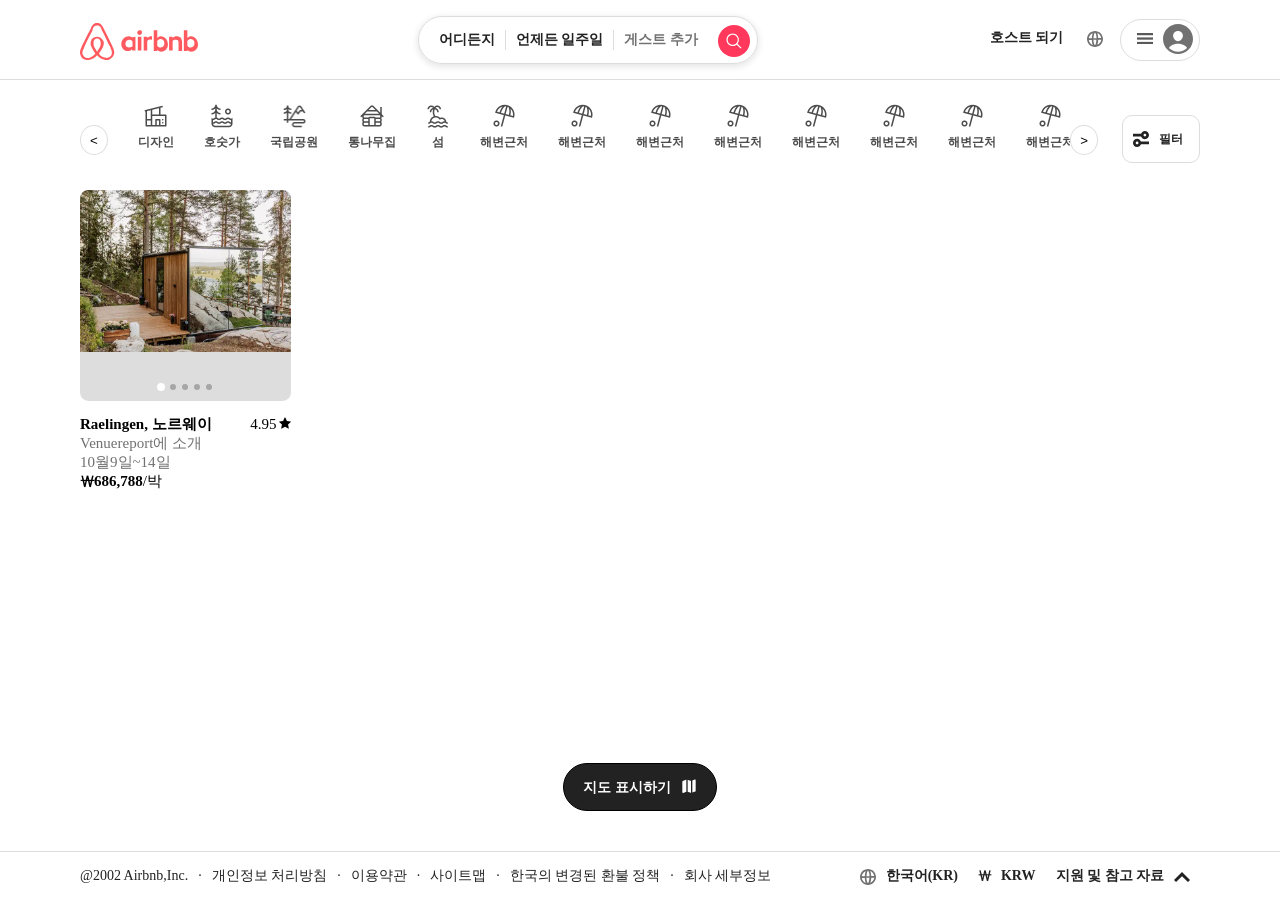
==== 가마우지/index.html @ daf7718d "220616" ====
<!DOCTYPE html>
<html lang="ko">
<head>
    <meta charset="UTF-8">
    <meta http-equiv="X-UA-Compatible" content="IE=edge">
    <meta name="viewport" content="width=device-width, initial-scale=1.0">
    <title>airbnb copy</title>
    <link rel="stylesheet" href="./css/reset.css">
    <link rel="stylesheet" href="./css/style.css">
    <link rel="stylesheet" href="./css/layout.css">
    <link rel="stylesheet" href="./css/header.css">
    <link rel="stylesheet" href="./css/slide.css">
    <link rel="stylesheet" href="./css/slider.css">
    <link rel="stylesheet" href="./css/popup.css">
    <script type="text/javascript" src="./js/slide.js"></script>   
    <script type="text/javascript" src="./js/slider.js"></script>   
</head>
<body>
    <div class="wrap">
        <header><script src="./html/layout/header.js" id="header"></script></header>
        <div class="main">
            <div class="list">
                <div class="listBox"> 
                    <div class='walkthrough show reveal'>                        
                        <div class='walkthrough-body'>
                            <button aria-label="목록에 숙소 추가하기" type="button" class="b1lx45fx v1qb14d3 dir dir-ltr">
                                <svg viewBox="0 0 32 32" xmlns="http://www.w3.org/2000/svg" aria-hidden="true" role="presentation" focusable="false" style="display: block; fill: rgba(0, 0, 0, 0.5); height: 24px; width: 24px; stroke: var(--f-mkcy-f); stroke-width: 2; overflow: visible;">
                                    <path stroke="white" stroke-width="2" d="m16 28c7-4.733 14-10 14-17 0-1.792-.683-3.583-2.05-4.95-1.367-1.366-3.158-2.05-4.95-2.05-1.791 0-3.583.684-4.949 2.05l-2.051 2.051-2.05-2.051c-1.367-1.366-3.158-2.05-4.95-2.05-1.791 0-3.583.684-4.949 2.05-1.367 1.367-2.051 3.158-2.051 4.95 0 7 7 12.267 14 17z"></path>
                                </svg>
                            </button>
                            <div class='walkthrough-pagination'>
                                <a class='dot active'></a>
                                <a class='dot'></a>
                                <a class='dot'></a>
                                <a class='dot'></a>
                                <a class='dot'></a>
                            </div>
                            <ul class='screens animate'>
                                <li class='screen active'>
                                    <img src="./image/realingen-1.webp">
                                </li>
                                <li class='screen'>
                                    <img src="./image/realingen-2.webp">
                                </li>
                                <li class='screen'>
                                    <img src="./image/realingen-3.webp">
                                </li>
                                <li class='screen'>
                                    <img src="./image/realingen-4.webp">
                                </li>
                                <li class='screen'>
                                    <img src="./image/realingen-5.webp">
                                </li>
                            </ul>
                            <button class='prev-screen'>
                            <i class='icon-angle-left'></i>
                            </button>
                            <button class='next-screen'>
                            <i class='icon-angle-right'></i>
                            </button>
                        </div>                   
                    </div>
                    <div class="listBoxTop">
                        <div class="listBoxName">Raelingen, 노르웨이</div>
                        <div class="listStar">
                            <span>4.95</span>
                            <svg viewBox="0 0 32 32" xmlns="http://www.w3.org/2000/svg" aria-hidden="true" role="presentation" focusable="false" style="display: block; height: 12px; width: 12px; fill: currentcolor;">
                                <path d="M15.094 1.579l-4.124 8.885-9.86 1.27a1 1 0 0 0-.542 1.736l7.293 6.565-1.965 9.852a1 1 0 0 0 1.483 1.061L16 25.951l8.625 4.997a1 1 0 0 0 1.482-1.06l-1.965-9.853 7.293-6.565a1 1 0 0 0-.541-1.735l-9.86-1.271-4.127-8.885a1 1 0 0 0-1.814 0z" fill-rule="evenodd"></path>
                            </svg>
                        </div>
                    </div>
                    <div class="listBoxInfo">Venuereport에 소개</div>
                    <div class="listBoxDate">10월9일~14일</div>
                    <div class="listBoxPrice"><span>₩686,788</span>/박</div>
                </div>
            </div>
        </div>
        <footer><script src="./html/layout/footer.js" id="footer"></script></footer>
        <div class="popup-lang">
            <div class="popup-window">
                <div class="popup">
                    <div class="popup-top">
                        <button id="close"><svg viewBox="0 0 32 32" xmlns="http://www.w3.org/2000/svg" aria-hidden="true" role="presentation" focusable="false" style="display: block; fill: none; height: 16px; width: 16px; stroke: currentcolor; stroke-width: 3; overflow: visible;"><path d="m6 6 20 20"></path><path d="m26 6-20 20"></path></svg></button>
                    </div>
                    <div class="translation">
                        <div>
                            <span>번역</span>
                            <p>설명과 후기가 한국어로 자동 번역됩니다.</p>
                        </div>
                        <div class="wrapper">
                            <input type="checkbox" id="switch">
                            <label for="switch" class="switch_label">
                                <span class="onf_btn"></span>
                            </label>
                            </div>                        
                    </div>
                    <div class="popup-title">추천 언어 및 지역</div>
                    <div class="popup-lang-re popup-cont">
                        <div class="popup-cont-box">
                            <span><p class="curr-country">English</p><p class="curr">United States</p></span>
                        </div>
                        <div class="popup-cont-box">
                            <span><p class="curr-country">English</p><p class="curr">United Kingdom</p></span>
                        </div>
                    </div>
                    <div class="popup-title">언어와 지역을 선택하세요.</div>
                    <div class="popup-cont">
                        <div class="popup-cont-box mark1">
                            <span><p class="curr-country">한국어</p><p class="curr">대한민국</p></span>
                        </div>
                        <div class="popup-cont-box">
                            <span><p class="curr-country">남아프리카공화국 란드</p><p class="curr">ZAR - R</p></span>
                        </div>
                        <div class="popup-cont-box">
                            <span><p class="curr-country">노르웨이 크로네</p><p class="curr">NOK - kr</p></span>
                        </div>
                        <div class="popup-cont-box">
                            <span><p class="curr-country">뉴질랜드 달러</p><p class="curr">NZD - $</p></span>
                        </div>
                        <div class="popup-cont-box">
                            <span><p class="curr-country">덴마크 크로네</p><p class="curr">DKK - kr</p></span>
                        </div>
                        <div class="popup-cont-box">
                            <span><p class="curr-country">한국 원</p><p class="curr">KRW - ₩</p></span>
                        </div>
                        <div class="popup-cont-box">
                            <span><p class="curr-country">남아프리카공화국 란드</p><p class="curr">ZAR - R</p></span>
                        </div>
                        <div class="popup-cont-box">
                            <span><p class="curr-country">노르웨이 크로네</p><p class="curr">NOK - kr</p></span>
                        </div>
                        <div class="popup-cont-box">
                            <span><p class="curr-country">뉴질랜드 달러</p><p class="curr">NZD - $</p></span>
                        </div>
                        <div class="popup-cont-box">
                            <span><p class="curr-country">덴마크 크로네</p><p class="curr">DKK - kr</p></span>
                        </div>
                    </div>
                </div>
            </div>
        </div>
        <div class="popup-curr">
            <div class="popup-window">
                <div class="popup">
                    <div class="popup-top">
                        <button id="close1"><svg viewBox="0 0 32 32" xmlns="http://www.w3.org/2000/svg" aria-hidden="true" role="presentation" focusable="false" style="display: block; fill: none; height: 16px; width: 16px; stroke: currentcolor; stroke-width: 3; overflow: visible;"><path d="m6 6 20 20"></path><path d="m26 6-20 20"></path></svg></button>
                    </div>
                    <div class="popup-title">통화를 선택하세요.</div>
                    <div class="popup-cont">
                        <div class="popup-cont-box mark1">
                            <span><p class="curr-country">한국 원</p><p class="curr">KRW - ₩</p></span>
                        </div>
                        <div class="popup-cont-box">
                            <span><p class="curr-country">남아프리카공화국 란드</p><p class="curr">ZAR - R</p></span>
                        </div>
                        <div class="popup-cont-box">
                            <span><p class="curr-country">노르웨이 크로네</p><p class="curr">NOK - kr</p></span>
                        </div>
                        <div class="popup-cont-box">
                            <span><p class="curr-country">뉴질랜드 달러</p><p class="curr">NZD - $</p></span>
                        </div>
                        <div class="popup-cont-box">
                            <span><p class="curr-country">덴마크 크로네</p><p class="curr">DKK - kr</p></span>
                        </div>
                        <div class="popup-cont-box">
                            <span><p class="curr-country">한국 원</p><p class="curr">KRW - ₩</p></span>
                        </div>
                        <div class="popup-cont-box">
                            <span><p class="curr-country">남아프리카공화국 란드</p><p class="curr">ZAR - R</p></span>
                        </div>
                        <div class="popup-cont-box">
                            <span><p class="curr-country">노르웨이 크로네</p><p class="curr">NOK - kr</p></span>
                        </div>
                        <div class="popup-cont-box">
                            <span><p class="curr-country">뉴질랜드 달러</p><p class="curr">NZD - $</p></span>
                        </div>
                        <div class="popup-cont-box">
                            <span><p class="curr-country">덴마크 크로네</p><p class="curr">DKK - kr</p></span>
                        </div>
                    </div>
                </div>
            </div>
        </div>
        <div class="popup-etc">
            <div class="popup-window">
                <div class="popup-etc-cont">
                    <div class="popup-etc-cont-top">
                        <button id="close2"><svg viewBox="0 0 32 32" xmlns="http://www.w3.org/2000/svg" aria-hidden="true" role="presentation" focusable="false" style="display: block; fill: none; height: 16px; width: 16px; stroke: currentcolor; stroke-width: 3; overflow: visible;"><path d="m6 6 20 20"></path><path d="m26 6-20 20"></path></svg></button>
                    </div>
                    <div class="popup-etc-list">
                        <ul>
                            <li>에어비앤비 지원</li>
                            <li><a>도움말 센터</a></li>
                            <li><a>에어커버</a></li>
                            <li><a>안전 정보</a></li>
                            <li>장애인 지원</li>
                            <li>예약 취소 옵션</li>
                            <li>에어비앤비의 코로나19대응 방안</li>
                            <li>이웃 민원 신고</li>
                        </ul>
                        <ul>
                            <li>커뮤니티</li>
                            <li>Airbnb.org: 재난 구호 숙소</li>
                            <li>아프간 난민 지원</li>
                            <li>차별 철폐를 위한 노력</li>
                        </ul>
                        <ul>
                            <li>호스팅</li>
                            <li>호스팅 시작하기</li>
                            <li>호스트를 위한 에어커버</li>
                            <li>호스팅 자료 둘러보기</li>
                            <li>커뮤니티 포럼 방문하기</li>
                            <li>책임감 있는 호스팅</li>
                        </ul>
                        <ul>
                            <li>소개</li>
                            <li>뉴스룸</li>
                            <li>새로운 기능에 대해 알아보기</li>
                            <li>에어비앤비 공동 창업자의 메시지</li>
                            <li>채용정보</li>
                            <li>투자자 정보</li>
                        </ul>
                    </div>
                </div>                
            </div>
        </div>
    </div>
    <script type="text/javascript" src="./js/includeHTML.js"></script>
    <script type="text/javascript" src="./js/slide.js"></script>
    <script type="text/javascript" src="./js/slider.js"></script>
    <script type="text/javascript" src="./js/popup.js"></script>
</body>
</html>
---- 가마우지/css/style.css ----
.listBox {
    margin-top: 30px;
    width: 18.8%;
    font-size: 15px;
    cursor: pointer;
}
.listBoxTop {
    height: 19px;
    display: flex;
    justify-content: space-between;
}
.listBoxName {
    font-weight: 600;
}
.listStar {    
    right: 10px;
    display: flex;;
}
.listStar span {
    margin-right: 2px;
}
.listBoxInfo {
    height: 19px;
    color: #717171;
}
.listBoxDate {
    height: 19px;
    color: #717171;
}
.listBoxPrice {
    height: 19px;
}
.listBoxPrice span {
    font-weight: 600;
}
---- 가마우지/css/layout.css ----
.wrap {
    width: 100%;
}

/* main */
.main {
    margin: 0 auto;
    padding: 160px 80px 0;
    max-width: 1600px;    
}
    


/* footer */
footer {
    width: 100%;
    position: fixed;
    bottom: 0;
}
.footer {
    width: 100%;
}
.checkMap {
    margin: 0 auto 40px;
    height: 48px;
    display: flex;
    justify-content: center;
}
.checkMap button {
    padding: 14px 19px;
    border: 1px solid black;
    border-radius: 24px;
    background-color: #222;
    color: white;
    font-size: 18px;
    line-height: 18px;
    display: flex;
    justify-content: center;
    cursor: pointer;    
    transition: all 0.2s;
}
.checkMap button img {
    margin-left: 10px;
    width: 16px;
}
.checkMap button:hover {
    transform: scale(1.1);
    box-shadow: 0px 2px 10px 5px rgba(0,0,0,0.1);
}
.checkMap button p {
    font-size: 14px;
    font-weight: 600 !important;
}
.footerMenu {
    margin: 0 auto;
    border-top: 1px solid #ddd;
    background-color: white;
}
.footerBox {
    margin: 0 auto;
    padding: 0 80px;
    max-width: 1600px;
    height: 48px;
    display: flex;
    justify-content: space-between;
    line-height: 48px;
}
.footer ul {
    display: flex;
    color: #222;
    font-size: 14px;    
}
.footerInfo li:nth-child(2n) {
    margin: 0 10px;
}
.footerSide li {
    margin-left: 10px;
    font-weight: 600;
}
.footerSide li:nth-child(2) {
    margin-left: 20px;
}
.footerSide li:nth-child(3) {
    margin-right: 10px;
}
.footerSide img {
    margin: auto 10px;
    width: 16px;
    vertical-align: middle;
}
a {
    cursor: pointer;
}
a:hover {
    text-decoration-line: underline;
}
---- 가마우지/css/header.css ----
/* header */
header {
    width: 100%;
    position: fixed; 
    top: 0;
    background-color: white;
    z-index: 10;
}
.headerTop {
    width: 100%;
    height: 80px;
    border-bottom: 1px solid #ddd;
}
.headerTopBox {
    margin: 0 auto;
    padding: 0 80px;
    max-width: 1600px;
    display: flex;
    justify-content: space-between;
    align-items: center;
}
.logo {
    line-height: 80px;    
}
.logo img {
    width: 118px;
    vertical-align: middle;
}
.search {
    padding-left: 20px;
    height: 48px;
    display: flex;
    align-items: center;
    border: 1px solid #ddd;
    border-radius: 24px;
    font-size: 14px;
    font-weight: 600;
    line-height: 48px;    
    cursor: pointer;
    box-shadow: 0px 2px 6px 1px rgba(0,0,0,0.1);
    transition: all 0.2s;
}
.search:hover {
    box-shadow: 0px 2px 3px 1px rgba(0,0,0,0.2);
}
.search img {
    width: 32px;
}
.search ul {
    display: flex;   
    align-items: center; 
}
.search li:nth-child(1), .search li:nth-child(3) {
    color: #222;
}
.search li:nth-child(5) {
    color: #717171;
}
.search li:nth-child(2), .search li:nth-child(4) {
    margin: 0 10px;
    width: 1px;
    height: 20px;
    background-color: #ddd;
}
.searchIcon img {
    margin: 0 7px 0 20px;
    vertical-align: middle;
}
.loginMenu {    
    display: flex;
    align-items: center;
}
.host, .lang {
    padding: 12px;
    height: 42px;
    font-size: 14px;
    font-weight: 600;
    color: #222;
    border-radius: 22px;
    cursor: pointer;
}
.host:hover, .lang:hover {
    background-color: #f7f7f7;
}
.lang img {
    width: 16px;
    vertical-align: middle;
}
.login button {
    margin-left: 5px;
    height: 42px;  
    border: 1px solid #ddd;
    border-radius: 21px;
    background-color: white;
    cursor: pointer;
}
.login button:hover {
    box-shadow: 0px 2px 3px 1px rgba(0,0,0,0.2);
}
.icon-menu {
    margin: 10px;
    width: 16px;
}
.icon-person {
    width: 30px;
}

.headerMenu {
    margin-top: 20px;
    width: 100%;
    height: 78px;    
}

.menuFilter {
    padding-left: 24px;
    height: 50px;   
}
.menuFilterBox {
    padding: 7px 0;
    width: 78px;
    height: 48px;
    border: 1px solid #ddd;
    border-radius: 10px;
    font-size: 12px;
    font-weight: 600;    
    color: #222;
    display: flex;
    align-items: center;
    cursor: pointer;    
}
---- 가마우지/css/slide.css ----
#menu {
    padding: 0 80px;
    max-width: 1600px;
    display: flex;
    align-items: center;
    justify-content: space-between;
    background-color: white;
}
.slide {
    width: 100%;
    height: 80px;
    overflow: hidden;  
  }  
.slide-box {
    width: 2500px; /* 슬라이드할 사진과 마진 총 넓이 */
    transition: left 0.5s ease-out; 
    transition-property: transform; /* transform 속성에대해, js코드에 의해 transform 스타일 추가된다*/
    transition-duration: 1s; /* transition 지속시간 */
    display: flex;
}
.menuSlidePhoto {
    margin: 0 auto;
    width: 24px;
}
.menuSlidePhoto img {
    width: 24px;
}
.menuSlideName {
    margin-top: 5px;
    font-size: 12px;
    font-weight: 600;
    text-align: center;
}
.slide-list:first-child{    
    margin-left: 30px;
}  
.slide-list:not(:last-child){
    float: left;
    margin-right: 30px;
}  
.slide-list {
    margin-right: 30px;
    padding: 4px 0 14px 0;
    opacity: 0.7;
    cursor: pointer;
} 
.slide-list:hover {
    opacity: 1;
    border-bottom: 2px solid #ddd;
}

.prev, .next {
    cursor: pointer;
}
#menu button {
    width: 30px;
    height: 30px;
    background-color: white;
    border: 1px solid #ddd;
    border-radius: 50%;
}
#menu button:hover {
    box-shadow: 0px 2px 8px 1px rgba(0,0,0,0.2);
}
---- 가마우지/css/slider.css ----
#slideShow {
  width: 100%;
  height: 80px;
  position: relative;
  overflow: hidden;  
}   
.slides {  
  position: absolute;
  width: 2500px; /* 슬라이드할 사진과 마진 총 넓이 */
  transition: left 0.5s ease-out; 
  /*ease-out: 처음에는 느렸다가 점점 빨라짐*/
}   
.slides li:first-child{    
    margin-left: 30px;
}  
.slides li:not(:last-child){
  float: left;
  margin-right: 30px;
}  
.slides li{
  float: left;
}  
/* .controller {
  margin: auto 20px;
} */
.controller span{
  width: 30px;
  height: 30px;
  position:absolute;
  background-color: transparent;
  color: black;
  text-align: center;
  border-radius: 50%;
  border: 1px solid #ddd;
  top: 20%;
  cursor: pointer; 
}  
/* .prev {
   left: 10px;
}  */
.contR {
  margin: 0 20px 0 10px;
  /* right: 0px; */
}  
.slides li {
    margin-right: 30px;
    padding: 4px 0 14px 0;
    opacity: 0.7;
    cursor: pointer;
    }
.slides li:hover {
    opacity: 1;
    border-bottom: 2px solid #ddd;
}
  
  
  
.walkthrough {
    margin-bottom: 16px;
    background: #ddd;
    border-radius: 4%;
    display: none;
    /* flex-direction: column;
    flex: 0 0 auto;
    font-size: 14px; */
    overflow: hidden;
    transition: opacity 0.4s cubic-bezier(0.25, 0.8, 0.25, 1), transform 0.4s cubic-bezier(0.25, 0.8, 0.25, 1), box-shadow 0.4s cubic-bezier(0.25, 0.8, 0.25, 1);
    /* z-index: 1000; */    
}

.walkthrough.show {
    display: flex;
    opacity: 0;
    transform: translateY(72px);
}
.walkthrough.reveal {
    opacity: 1;
    transform: translateY(0);
}
.walkthrough .walkthrough-body {
    width: 100%;
    padding-bottom: 100%;
    align-items: center;
    display: flex;
    flex: 1;
    text-align: center;
    position: relative;
}
.walkthrough .walkthrough-body button {
    position: absolute;
    top: 10px;
    right: 10px;
    border: none;
    cursor: pointer;
    background-color: transparent;
}
  .walkthrough .walkthrough-body .prev-screen,
  .walkthrough .walkthrough-body .next-screen {
    align-self: stretch;
    background: none;
    border: 0;
    margin-top: 40px;
    color: rgba(255, 255, 255, 0.25);
    cursor: pointer;
    flex: 0 0 auto;
    font-size: 24px;
    opacity: 1;
    outline: none;
    padding: 16px;
    transform: scale(1);
    transition: transform 0.4s cubic-bezier(0.25, 0.8, 0.25, 1), color 0.4s cubic-bezier(0.25, 0.8, 0.25, 1), opacity 0.4s cubic-bezier(0.25, 0.8, 0.25, 1);
    z-index: 1000; 
  } 
   .walkthrough .walkthrough-body .prev-screen:hover, .walkthrough .walkthrough-body .prev-screen:active,
  .walkthrough .walkthrough-body .next-screen:hover,
  .walkthrough .walkthrough-body .next-screen:active {
    color: white;
    transform-origin: center;
    transform: scale(1.25);
  }
  .walkthrough .walkthrough-body .prev-screen:disabled,
  .walkthrough .walkthrough-body .next-screen:disabled {
    opacity: 0;
  }
  .walkthrough .walkthrough-body .prev-screen {
    order: 1;
  }
  .walkthrough .walkthrough-body .next-screen {
    order: 3;
  }
  .walkthrough .walkthrough-body .screens {
    flex: 1;
    align-self: stretch;
    position: relative;
    margin: 0 -16px;
    padding: 0;
    order: 2;
  }
  .walkthrough .walkthrough-body .screens .screen {    
    position: absolute;
    list-style-type: none;
  }  
  .walkthrough .walkthrough-body .screens .screen img {
    width:100%;
    height:100%;
    object-fit: cover;
  }  
  .walkthrough .walkthrough-body .walkthrough-pagination {    
    align-items: center;
    display: flex;
    justify-content: center;
    left: 50%;
    transform: translate(-50%, 0%);
    position: absolute;
    bottom: 10px;
  }
  .walkthrough .walkthrough-body .walkthrough-pagination .dot {
    background: rgba(0, 0, 0, 0.25);
    border-radius: 8px;
    height: 8px;
    margin: 0 2px;
    transform: scale(0.75);
    transition: transform 0.4s cubic-bezier(0.25, 0.8, 0.25, 1), background 0.4s cubic-bezier(0.25, 0.8, 0.25, 1);
    width: 8px;
  }
  .walkthrough .walkthrough-pagination .dot.active {
    background: white;
    transform: scale(1);
    transition-delay: 0.4s;
  }  
  .walkthrough .screens {
    margin: 0;
  }
  .walkthrough .screens .media .status-badge {
    left: 136px;
    opacity: 0;
    position: absolute;
    top: 104px;
    transform: scale(0);
    transition: opacity 0.4s cubic-bezier(0.25, 0.8, 0.25, 1), transform 0.4s cubic-bezier(0.25, 0.8, 0.25, 1);
    transition-delay: 0.6s;
  }  
  .walkthrough .screens .screen {
    opacity: 0;
    position: absolute;
    transform: translateX(-72px);
    transition: all 0.4s cubic-bezier(0.25, 0.8, 0.25, 1);
  }
  .walkthrough .screens .screen.active {
    opacity: 1;
    transform: translateX(0) scale(1);
    transition-delay: 0.4s;
  }
  .walkthrough .screens .screen.active ~ .screen {
    opacity: 0;
    transform: translateX(72px);
  }
---- 가마우지/css/popup.css ----
.popup-lang, .popup-curr, .popup-etc {
    position: fixed;
    top: 0;
    left: 0;
    width: 100%;
    height: 100vh;
    background-color: rgba(0, 0, 0, 0.3);
    z-index: 1000;
    
    /* 숨기기 */
    z-index: -1;
    opacity: 0;
}
#show, #show1, #show2 {
    cursor: pointer;
}
.show, .show1, .show2 {
    opacity: 1;
    z-index: 1000;
    transition: all .5s;
}
.popup-window {
    position: relative;
    width: 100%;
    height: 100%;
}
.popup {
    position: absolute;
    top: 50%;
    left: 50%;
    transform: translate(-50%, -50%);
    background-color: #ffffff;
    box-shadow: 0 2px 7px rgba(0, 0, 0, 0.3);
    border-radius: 12px;
    /* 임시 지정 */
    width: 1032px;
    height: 805px;

    /* 초기에 약간 아래에 배치 */
    transform: translate(-50%, -40%);
}
.show .popup, .show1 .popup, .show2 .popup-etc-cont {
    transform: translate(-50%, -50%);
    transition: all .5s;
}
.popup-top {
    width: 100vw;
    height: 60px;
    border-bottom: 1px solid #f7f7f7; 
    display: table-cell;
    vertical-align: middle;
}
.popup-top button {
    margin-left: 20px;
    width: 30px;
    height: 30px;
    background: none;
    border: none;
    border-radius: 50%;
    cursor: pointer;
}
.popup-etc-cont-top button {
    margin-left: 20px;
    width: 30px;
    height: 30px;
    background: none;
    border: none;
    border-radius: 50%;
    cursor: pointer;
}
.popup-top button:hover, .popup-etc-cont-top button:hover {
    background-color: #f7f7f7;
}
.popup-title {
    margin: 24px;
    font-size: 22px;
    font-weight: 600;
    color: #222;
}
.translation {
    margin: 24px;
    padding: 16px;
    width: 380px;
    background-color: #f7f7f7;
    border-radius: 6px;
    display: flex;
}
.translation span {    
    font-size: 16px;
    color: #222;
}
.translation p {
    margin-top: 10px;
    font-size: 14px;
    color: #717171;
}
.wrapper {
    /* width: 50px;
    height: 50px;
    text-align: center;
    margin: 50px auto; */
    margin-left: 20px;
  }
  #switch {
    position: absolute;
    /* hidden */
    appearance: none;
    -webkit-appearance: none;
    -moz-appearance: none;
  }  
  .switch_label {
    position: relative;
    cursor: pointer;
    display: inline-block;
    width: 58px;
    height: 36px;
    background: #ddd;
    /* border: 2px solid #ddd; */
    border-radius: 20px;
    transition: 0.2s;
  }
  .switch_label:hover {
    background: #222;
  }
  .onf_btn {
    position: absolute;
    top: 3px;
    left: 3px;
    display: inline-block;
    width: 30px;
    height: 30px;
    border-radius: 20px;
    background: white;
    transition: 0.2s;
  }
  
  /* checking style */
  #switch:checked+.switch_label {
    background: #ddd;
    /* border: 2px solid #ddd; */
  }
  
  /* #switch:checked+.switch_label:hover {
    background: #e55;
  } */
  
  /* move */
  #switch:checked+.switch_label .onf_btn {
    left: 25px;
    background: #fff;
    box-shadow: 1px 2px 3px #00000020;
  }
.popup-cont {
    padding: 0 24px;
    display: grid;
    grid-template-columns: repeat(5, 1fr);
}
.popup-cont-box {
    margin-bottom: 20px;
    padding: 8px;
    width: 184px;
    height: 56px;
    font-size: 14px;
    border-radius: 6px;
    cursor: pointer;    
}
.popup-cont-box:hover {    
    background-color: #f7f7f7;
}
.mark1 {
    padding: 7px;
    width: 184px;
    height: 56px;
    border-radius: 6px;
    border: 1px solid black;
}
.popup-cont-box span p {
    margin: 2px 0 2px 10px;
}
.curr-country {
    color: #222;
}
.curr {
    color: #717171;
}


.popup-etc-cont {
    position: absolute;
    bottom: -200px;
    left: 50%;
    transform: translate(-50%, -50%);
    background-color: #ffffff;
    box-shadow: 0 2px 7px rgba(0, 0, 0, 0.3);
    border-radius: 12px;
    /* 임시 지정 */
    width: 100%;
    height: 400px;

    /* 초기에 약간 아래에 배치 */
    transform: translate(-50%, 0%);
}
.popup-etc-cont-top {
    width: 100vw;
    height: 60px;   
    display: table-cell;
    vertical-align: middle;
}
.popup-etc-list {
    margin: 0 200px 0 80px;
    font-size: 14px;
    color: #222;
    display: flex;
    justify-content: space-between;
}
.popup-etc-list ul li:first-child {
    font-weight: 600;
}
.popup-etc-list li {
    margin-bottom: 24px;
}
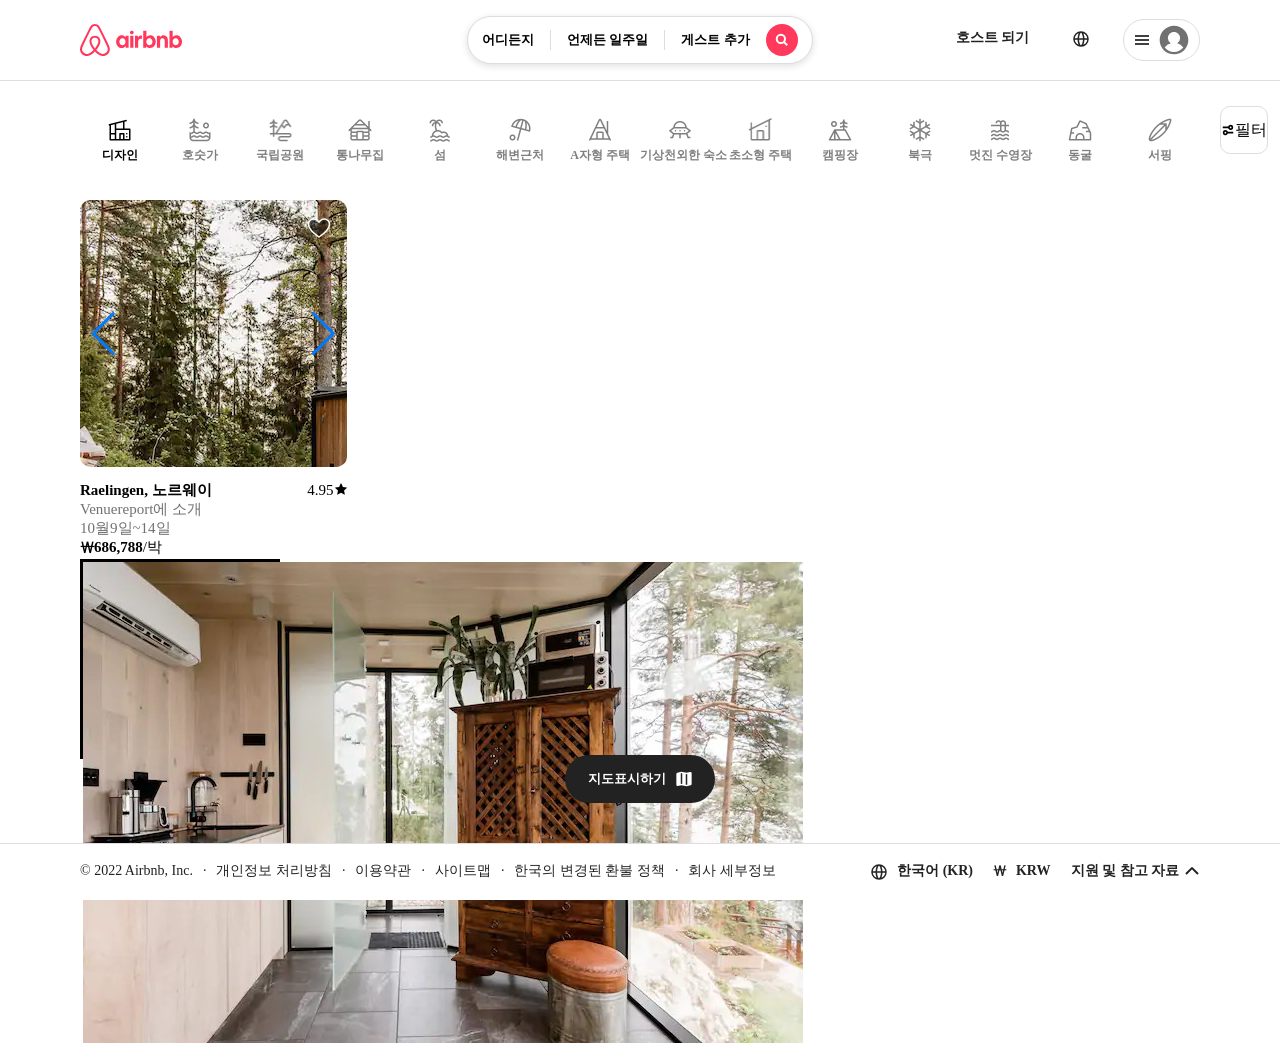
==== commit 6853f476: "220625-test" ====
--- a/가마우지/index.html
+++ b/가마우지/index.html
@@ -4,230 +4,28 @@
     <meta charset="UTF-8">
     <meta http-equiv="X-UA-Compatible" content="IE=edge">
     <meta name="viewport" content="width=device-width, initial-scale=1.0">
-    <title>airbnb copy</title>
+    <title>airbnb</title>
+    <link rel="stylesheet" href="https://unpkg.com/swiper@8/swiper-bundle.min.css">
     <link rel="stylesheet" href="./css/reset.css">
-    <link rel="stylesheet" href="./css/style.css">
     <link rel="stylesheet" href="./css/layout.css">
     <link rel="stylesheet" href="./css/header.css">
-    <link rel="stylesheet" href="./css/slide.css">
-    <link rel="stylesheet" href="./css/slider.css">
-    <link rel="stylesheet" href="./css/popup.css">
-    <script type="text/javascript" src="./js/slide.js"></script>   
-    <script type="text/javascript" src="./js/slider.js"></script>   
+    <link rel="stylesheet" href="./css/main.css"> 
+    <link rel="stylesheet" href="./css/footer.css"> 
+    <link rel="stylesheet" href="./css/silde.css">
+    <link rel="stylesheet" href="./css/popup.css">    
+    <script src="https://unpkg.com/swiper@8/swiper-bundle.min.js"></script>
+    <script src="https://code.jquery.com/jquery-3.6.0.min.js"></script>
+    <!-- <script type="text/javascript" src="./js/slide-main.js"></script>
+    <script type="text/javascript" src="./js/slide.js"></script> -->
+    <script type="text/javascript" src="./js/popup.js"></script>
 </head>
 <body>
     <div class="wrap">
-        <header><script src="./html/layout/header.js" id="header"></script></header>
-        <div class="main">
-            <div class="list">
-                <div class="listBox"> 
-                    <div class='walkthrough show reveal'>                        
-                        <div class='walkthrough-body'>
-                            <button aria-label="목록에 숙소 추가하기" type="button" class="b1lx45fx v1qb14d3 dir dir-ltr">
-                                <svg viewBox="0 0 32 32" xmlns="http://www.w3.org/2000/svg" aria-hidden="true" role="presentation" focusable="false" style="display: block; fill: rgba(0, 0, 0, 0.5); height: 24px; width: 24px; stroke: var(--f-mkcy-f); stroke-width: 2; overflow: visible;">
-                                    <path stroke="white" stroke-width="2" d="m16 28c7-4.733 14-10 14-17 0-1.792-.683-3.583-2.05-4.95-1.367-1.366-3.158-2.05-4.95-2.05-1.791 0-3.583.684-4.949 2.05l-2.051 2.051-2.05-2.051c-1.367-1.366-3.158-2.05-4.95-2.05-1.791 0-3.583.684-4.949 2.05-1.367 1.367-2.051 3.158-2.051 4.95 0 7 7 12.267 14 17z"></path>
-                                </svg>
-                            </button>
-                            <div class='walkthrough-pagination'>
-                                <a class='dot active'></a>
-                                <a class='dot'></a>
-                                <a class='dot'></a>
-                                <a class='dot'></a>
-                                <a class='dot'></a>
-                            </div>
-                            <ul class='screens animate'>
-                                <li class='screen active'>
-                                    <img src="./image/realingen-1.webp">
-                                </li>
-                                <li class='screen'>
-                                    <img src="./image/realingen-2.webp">
-                                </li>
-                                <li class='screen'>
-                                    <img src="./image/realingen-3.webp">
-                                </li>
-                                <li class='screen'>
-                                    <img src="./image/realingen-4.webp">
-                                </li>
-                                <li class='screen'>
-                                    <img src="./image/realingen-5.webp">
-                                </li>
-                            </ul>
-                            <button class='prev-screen'>
-                            <i class='icon-angle-left'></i>
-                            </button>
-                            <button class='next-screen'>
-                            <i class='icon-angle-right'></i>
-                            </button>
-                        </div>                   
-                    </div>
-                    <div class="listBoxTop">
-                        <div class="listBoxName">Raelingen, 노르웨이</div>
-                        <div class="listStar">
-                            <span>4.95</span>
-                            <svg viewBox="0 0 32 32" xmlns="http://www.w3.org/2000/svg" aria-hidden="true" role="presentation" focusable="false" style="display: block; height: 12px; width: 12px; fill: currentcolor;">
-                                <path d="M15.094 1.579l-4.124 8.885-9.86 1.27a1 1 0 0 0-.542 1.736l7.293 6.565-1.965 9.852a1 1 0 0 0 1.483 1.061L16 25.951l8.625 4.997a1 1 0 0 0 1.482-1.06l-1.965-9.853 7.293-6.565a1 1 0 0 0-.541-1.735l-9.86-1.271-4.127-8.885a1 1 0 0 0-1.814 0z" fill-rule="evenodd"></path>
-                            </svg>
-                        </div>
-                    </div>
-                    <div class="listBoxInfo">Venuereport에 소개</div>
-                    <div class="listBoxDate">10월9일~14일</div>
-                    <div class="listBoxPrice"><span>₩686,788</span>/박</div>
-                </div>
-            </div>
-        </div>
-        <footer><script src="./html/layout/footer.js" id="footer"></script></footer>
-        <div class="popup-lang">
-            <div class="popup-window">
-                <div class="popup">
-                    <div class="popup-top">
-                        <button id="close"><svg viewBox="0 0 32 32" xmlns="http://www.w3.org/2000/svg" aria-hidden="true" role="presentation" focusable="false" style="display: block; fill: none; height: 16px; width: 16px; stroke: currentcolor; stroke-width: 3; overflow: visible;"><path d="m6 6 20 20"></path><path d="m26 6-20 20"></path></svg></button>
-                    </div>
-                    <div class="translation">
-                        <div>
-                            <span>번역</span>
-                            <p>설명과 후기가 한국어로 자동 번역됩니다.</p>
-                        </div>
-                        <div class="wrapper">
-                            <input type="checkbox" id="switch">
-                            <label for="switch" class="switch_label">
-                                <span class="onf_btn"></span>
-                            </label>
-                            </div>                        
-                    </div>
-                    <div class="popup-title">추천 언어 및 지역</div>
-                    <div class="popup-lang-re popup-cont">
-                        <div class="popup-cont-box">
-                            <span><p class="curr-country">English</p><p class="curr">United States</p></span>
-                        </div>
-                        <div class="popup-cont-box">
-                            <span><p class="curr-country">English</p><p class="curr">United Kingdom</p></span>
-                        </div>
-                    </div>
-                    <div class="popup-title">언어와 지역을 선택하세요.</div>
-                    <div class="popup-cont">
-                        <div class="popup-cont-box mark1">
-                            <span><p class="curr-country">한국어</p><p class="curr">대한민국</p></span>
-                        </div>
-                        <div class="popup-cont-box">
-                            <span><p class="curr-country">남아프리카공화국 란드</p><p class="curr">ZAR - R</p></span>
-                        </div>
-                        <div class="popup-cont-box">
-                            <span><p class="curr-country">노르웨이 크로네</p><p class="curr">NOK - kr</p></span>
-                        </div>
-                        <div class="popup-cont-box">
-                            <span><p class="curr-country">뉴질랜드 달러</p><p class="curr">NZD - $</p></span>
-                        </div>
-                        <div class="popup-cont-box">
-                            <span><p class="curr-country">덴마크 크로네</p><p class="curr">DKK - kr</p></span>
-                        </div>
-                        <div class="popup-cont-box">
-                            <span><p class="curr-country">한국 원</p><p class="curr">KRW - ₩</p></span>
-                        </div>
-                        <div class="popup-cont-box">
-                            <span><p class="curr-country">남아프리카공화국 란드</p><p class="curr">ZAR - R</p></span>
-                        </div>
-                        <div class="popup-cont-box">
-                            <span><p class="curr-country">노르웨이 크로네</p><p class="curr">NOK - kr</p></span>
-                        </div>
-                        <div class="popup-cont-box">
-                            <span><p class="curr-country">뉴질랜드 달러</p><p class="curr">NZD - $</p></span>
-                        </div>
-                        <div class="popup-cont-box">
-                            <span><p class="curr-country">덴마크 크로네</p><p class="curr">DKK - kr</p></span>
-                        </div>
-                    </div>
-                </div>
-            </div>
-        </div>
-        <div class="popup-curr">
-            <div class="popup-window">
-                <div class="popup">
-                    <div class="popup-top">
-                        <button id="close1"><svg viewBox="0 0 32 32" xmlns="http://www.w3.org/2000/svg" aria-hidden="true" role="presentation" focusable="false" style="display: block; fill: none; height: 16px; width: 16px; stroke: currentcolor; stroke-width: 3; overflow: visible;"><path d="m6 6 20 20"></path><path d="m26 6-20 20"></path></svg></button>
-                    </div>
-                    <div class="popup-title">통화를 선택하세요.</div>
-                    <div class="popup-cont">
-                        <div class="popup-cont-box mark1">
-                            <span><p class="curr-country">한국 원</p><p class="curr">KRW - ₩</p></span>
-                        </div>
-                        <div class="popup-cont-box">
-                            <span><p class="curr-country">남아프리카공화국 란드</p><p class="curr">ZAR - R</p></span>
-                        </div>
-                        <div class="popup-cont-box">
-                            <span><p class="curr-country">노르웨이 크로네</p><p class="curr">NOK - kr</p></span>
-                        </div>
-                        <div class="popup-cont-box">
-                            <span><p class="curr-country">뉴질랜드 달러</p><p class="curr">NZD - $</p></span>
-                        </div>
-                        <div class="popup-cont-box">
-                            <span><p class="curr-country">덴마크 크로네</p><p class="curr">DKK - kr</p></span>
-                        </div>
-                        <div class="popup-cont-box">
-                            <span><p class="curr-country">한국 원</p><p class="curr">KRW - ₩</p></span>
-                        </div>
-                        <div class="popup-cont-box">
-                            <span><p class="curr-country">남아프리카공화국 란드</p><p class="curr">ZAR - R</p></span>
-                        </div>
-                        <div class="popup-cont-box">
-                            <span><p class="curr-country">노르웨이 크로네</p><p class="curr">NOK - kr</p></span>
-                        </div>
-                        <div class="popup-cont-box">
-                            <span><p class="curr-country">뉴질랜드 달러</p><p class="curr">NZD - $</p></span>
-                        </div>
-                        <div class="popup-cont-box">
-                            <span><p class="curr-country">덴마크 크로네</p><p class="curr">DKK - kr</p></span>
-                        </div>
-                    </div>
-                </div>
-            </div>
-        </div>
-        <div class="popup-etc">
-            <div class="popup-window">
-                <div class="popup-etc-cont">
-                    <div class="popup-etc-cont-top">
-                        <button id="close2"><svg viewBox="0 0 32 32" xmlns="http://www.w3.org/2000/svg" aria-hidden="true" role="presentation" focusable="false" style="display: block; fill: none; height: 16px; width: 16px; stroke: currentcolor; stroke-width: 3; overflow: visible;"><path d="m6 6 20 20"></path><path d="m26 6-20 20"></path></svg></button>
-                    </div>
-                    <div class="popup-etc-list">
-                        <ul>
-                            <li>에어비앤비 지원</li>
-                            <li><a>도움말 센터</a></li>
-                            <li><a>에어커버</a></li>
-                            <li><a>안전 정보</a></li>
-                            <li>장애인 지원</li>
-                            <li>예약 취소 옵션</li>
-                            <li>에어비앤비의 코로나19대응 방안</li>
-                            <li>이웃 민원 신고</li>
-                        </ul>
-                        <ul>
-                            <li>커뮤니티</li>
-                            <li>Airbnb.org: 재난 구호 숙소</li>
-                            <li>아프간 난민 지원</li>
-                            <li>차별 철폐를 위한 노력</li>
-                        </ul>
-                        <ul>
-                            <li>호스팅</li>
-                            <li>호스팅 시작하기</li>
-                            <li>호스트를 위한 에어커버</li>
-                            <li>호스팅 자료 둘러보기</li>
-                            <li>커뮤니티 포럼 방문하기</li>
-                            <li>책임감 있는 호스팅</li>
-                        </ul>
-                        <ul>
-                            <li>소개</li>
-                            <li>뉴스룸</li>
-                            <li>새로운 기능에 대해 알아보기</li>
-                            <li>에어비앤비 공동 창업자의 메시지</li>
-                            <li>채용정보</li>
-                            <li>투자자 정보</li>
-                        </ul>
-                    </div>
-                </div>                
-            </div>
-        </div>
+        <header id="header"></header>
+        <div id="main"></div>
+        <footer id="footer"></footer>
+        <div id="popup"></div>
     </div>
-    <script type="text/javascript" src="./js/includeHTML.js"></script>
-    <script type="text/javascript" src="./js/slide.js"></script>
-    <script type="text/javascript" src="./js/slider.js"></script>
-    <script type="text/javascript" src="./js/popup.js"></script>
+    <script type="text/javascript" src="./js/js.js"></script>    
 </body>
 </html>
--- a/가마우지/css/layout.css
+++ b/가마우지/css/layout.css
@@ -1,96 +1,36 @@
 .wrap {
     width: 100%;
+    white-space:nowrap;
 }
-
-/* main */
-.main {
-    margin: 0 auto;
-    padding: 160px 80px 0;
-    max-width: 1600px;    
+header {
+    width: 100%;
+    position: fixed; 
+    top: 0;
+    background-color: white;
+    z-index: 10;
 }
-    
-
-
-/* footer */
 footer {
     width: 100%;
     position: fixed;
     bottom: 0;
+    z-index: 1;
 }
-.footer {
-    width: 100%;
+#popup {
+    z-index: 1000;
 }
-.checkMap {
-    margin: 0 auto 40px;
-    height: 48px;
-    display: flex;
-    justify-content: center;
+
+@media (max-width:1100px) {
+    .main {
+        padding: 0 40px;
+    }
 }
-.checkMap button {
-    padding: 14px 19px;
-    border: 1px solid black;
-    border-radius: 24px;
-    background-color: #222;
-    color: white;
-    font-size: 18px;
-    line-height: 18px;
-    display: flex;
-    justify-content: center;
-    cursor: pointer;    
-    transition: all 0.2s;
+
+@media (max-width:960px) {
+    
 }
-.checkMap button img {
-    margin-left: 10px;
-    width: 16px;
-}
-.checkMap button:hover {
-    transform: scale(1.1);
-    box-shadow: 0px 2px 10px 5px rgba(0,0,0,0.1);
-}
-.checkMap button p {
-    font-size: 14px;
-    font-weight: 600 !important;
-}
-.footerMenu {
-    margin: 0 auto;
-    border-top: 1px solid #ddd;
-    background-color: white;
-}
-.footerBox {
-    margin: 0 auto;
-    padding: 0 80px;
-    max-width: 1600px;
-    height: 48px;
-    display: flex;
-    justify-content: space-between;
-    line-height: 48px;
-}
-.footer ul {
-    display: flex;
-    color: #222;
-    font-size: 14px;    
-}
-.footerInfo li:nth-child(2n) {
-    margin: 0 10px;
-}
-.footerSide li {
-    margin-left: 10px;
-    font-weight: 600;
-}
-.footerSide li:nth-child(2) {
-    margin-left: 20px;
-}
-.footerSide li:nth-child(3) {
-    margin-right: 10px;
-}
-.footerSide img {
-    margin: auto 10px;
-    width: 16px;
-    vertical-align: middle;
-}
-a {
-    cursor: pointer;
-}
-a:hover {
-    text-decoration-line: underline;
+
+@media (max-width:740px) {
+    .main {
+        padding: 0 24px;
+    } 
 }
--- a/가마우지/css/header.css
+++ b/가마우지/css/header.css
@@ -1,130 +1,202 @@
-/* header */
-header {
-    width: 100%;
-    position: fixed; 
-    top: 0;
+.header {
+    width: 100%;
+    border-bottom: 1px solid #ddd;
+    color: #222;
+    font-size: 14px;    
+}
+.header-mobile {
+    display: none;
+    height: 80px;
+    margin: 0 auto;
+    padding: 14px 24px 0;   
+}
+.mobile-search {
+    height: 48px;
+    border: 1px solid #ddd;
+    border-radius: 48px;
     background-color: white;
-    z-index: 10;
-}
-.headerTop {
-    width: 100%;
+    display: flex;
+    align-items: center;
+    font-weight: 600;    
+    cursor: pointer;
+    box-shadow: 0px 2px 6px 1px rgba(0,0,0,0.1);
+}
+.mobile-search div {
+    padding: 0 10px;
+}
+.mobile-search-title {
+    width: 100%;
+}
+.mobile-search-control {
+    width: 36px;
+    height: 36px;
+    margin: 10px;
+    border: 1px solid #ddd;
+    border-radius: 36px;
+    display: flex;
+    align-items: center;
+    justify-content: center;
+    cursor: pointer;
+}
+
+.header-top {
+    max-width: 1760px;
     height: 80px;
-    border-bottom: 1px solid #ddd;
-}
-.headerTopBox {
     margin: 0 auto;
     padding: 0 80px;
-    max-width: 1600px;
-    display: flex;
-    justify-content: space-between;
-    align-items: center;
-}
-.logo {
-    line-height: 80px;    
-}
-.logo img {
-    width: 118px;
-    vertical-align: middle;
-}
-.search {
-    padding-left: 20px;
+    /* display: flex;
+    justify-content: space-between; */
+    display: grid;
+    grid-template-columns: 1fr 1fr 1fr;
+}
+.header-logo {
+    height: 100%;
+    display: flex;
+    align-items: center;
+}
+.header-logo svg {
+    fill: #FF385C;
+    cursor: pointer;
+}
+.header-search {
+    height: 100%;
+    display: flex;
+    justify-content: center;
+    align-items: center;
+}
+.header-search button {
     height: 48px;
-    display: flex;
-    align-items: center;
-    border: 1px solid #ddd;
-    border-radius: 24px;
-    font-size: 14px;
-    font-weight: 600;
-    line-height: 48px;    
+    border: 1px solid #ddd;
+    border-radius: 48px;
+    background-color: white;
+    display: flex;
+    align-items: center;
+    justify-content:space-evenly;
+    font-weight: 600;    
     cursor: pointer;
     box-shadow: 0px 2px 6px 1px rgba(0,0,0,0.1);
     transition: all 0.2s;
 }
-.search:hover {
+.header-search button:hover {
     box-shadow: 0px 2px 3px 1px rgba(0,0,0,0.2);
 }
-.search img {
+.header-search button div {
+    margin: 0 8px;
+}
+.search-icon {
     width: 32px;
-}
-.search ul {
-    display: flex;   
-    align-items: center; 
-}
-.search li:nth-child(1), .search li:nth-child(3) {
-    color: #222;
-}
-.search li:nth-child(5) {
-    color: #717171;
-}
-.search li:nth-child(2), .search li:nth-child(4) {
-    margin: 0 10px;
+    height: 32px;
+    display: flex;
+    justify-content: center;
+    align-items: center;
+    background-color: #FF385C;
+    border-radius: 32px;
+}
+.search-seperate-bar {
     width: 1px;
     height: 20px;
     background-color: #ddd;
 }
-.searchIcon img {
-    margin: 0 7px 0 20px;
-    vertical-align: middle;
-}
-.loginMenu {    
-    display: flex;
-    align-items: center;
-}
-.host, .lang {
+.header-login {
+    height: 100%;
+    display: flex;
+    align-items: center;
+    float: right; 
+    font-weight: 600;
+}
+.header-login div {
+    margin-left: 20px;
+}
+.host, .global {
+    height: 42px;
     padding: 12px;
+    border-radius: 42px;
+    cursor: pointer;
+}
+.global {
+    width: 42px;
+}
+.host:hover, .global:hover {
+    background-color: #f7f7f7;
+}
+.login button {
+    width: 77px;
     height: 42px;
-    font-size: 14px;
-    font-weight: 600;
-    color: #222;
-    border-radius: 22px;
-    cursor: pointer;
-}
-.host:hover, .lang:hover {
-    background-color: #f7f7f7;
-}
-.lang img {
-    width: 16px;
-    vertical-align: middle;
-}
-.login button {
-    margin-left: 5px;
-    height: 42px;  
-    border: 1px solid #ddd;
-    border-radius: 21px;
     background-color: white;
-    cursor: pointer;
+    border: 1px solid #ddd;
+    border-radius: 42px;
+    display: flex;
+    align-items: center;
+    justify-content: space-around;
+    cursor: pointer;
+    transition: all 0.2s;
 }
 .login button:hover {
     box-shadow: 0px 2px 3px 1px rgba(0,0,0,0.2);
 }
-.icon-menu {
-    margin: 10px;
-    width: 16px;
-}
-.icon-person {
-    width: 30px;
-}
-
-.headerMenu {
-    margin-top: 20px;
-    width: 100%;
-    height: 78px;    
-}
-
-.menuFilter {
-    padding-left: 24px;
-    height: 50px;   
-}
-.menuFilterBox {
-    padding: 7px 0;
-    width: 78px;
+.person {
+    fill: #717171;
+}
+
+
+.header-down {
+    width: 100%;
+}
+.header-slide {
+    max-width: 1760px;
+    height: 98px;
+    margin: 0 auto;
+    padding: 0 80px;
+    display: flex;
+    justify-content: space-between;
+    align-items: center;
+}
+.header-slide-frame {
+    width: 100%;
+    height: 100px;
+}
+.header-filter {
+    width: 80px;
     height: 48px;
+    margin-left: 20px;
     border: 1px solid #ddd;
     border-radius: 10px;
-    font-size: 12px;
-    font-weight: 600;    
-    color: #222;
-    display: flex;
-    align-items: center;
-    cursor: pointer;    
+    display: flex;
+    justify-content: space-evenly;
+    align-items: center;
+    cursor: pointer;
+}
+
+
+
+
+@media (max-width:1100px) {
+    .header-top, .header-slide {
+        padding: 0 40px;
+    }
+    .logo-name {
+        display: none;
+    }
+}
+
+@media (max-width:960px) {
+    
+}
+
+@media (max-width:740px) {
+    .header {
+        border-bottom: none;
+    }
+    .header-mobile {
+        display: block;
+    }
+    .header-top {
+        display: none;
+    }
+    .header-slide {
+        padding: 0 24px;
+    } 
+    .header-filter {
+        display: none;
+    }
 }
--- a/가마우지/css/main.css
+++ b/가마우지/css/main.css
@@ -0,0 +1,127 @@
+.main {
+    max-width: 1760px;    
+    margin: 200px auto 0;
+    padding: 0 80px 100px;     
+}
+.main-box {
+    width: 100%;
+    display: grid;
+    grid-template-columns: repeat(5, 1fr);
+    column-gap: 1.5%;
+    row-gap: 30px;
+}
+.listBox {
+    width: 100%;
+    font-size: 15px;
+    cursor: pointer;
+}
+
+.swiper-slide-main {
+    width: 100%;
+    padding-top: 100%;
+    position: relative; 
+    border-radius: 4%;
+    overflow: hidden;
+}
+.swiper-slide-main svg {
+    position: absolute;
+    top: 16px;
+    right: 16px;
+    z-index: 2;
+}
+.swiper-slide-main .swiper-wrapper {
+    position: absolute;
+    top: 0;
+    left: 0;
+    bottom: 0;
+    right: 0;
+}
+.swiper-slide-main .swiper-wrapper .swiper-slide {
+    margin: 0;
+    /* object-fit: cover; */
+} 
+.swiper-slide-main img { 
+    object-fit: cover;
+}
+.swiper-slide-main .swiper-pagination, .swiper-slide-main .swiper-button-prev, .swiper-slide-main .swiper-button-next {
+    z-index: 1;
+}
+
+.listBoxTop {    
+    height: 19px;
+    margin-top: 16px;
+    display: flex;
+    justify-content: space-between;
+}
+.listBoxName {
+    font-weight: 600;
+}
+.listBoxName, .listBoxInfo, .listBoxDate, .listBoxPrice {
+    overflow: hidden;
+    text-overflow: ellipsis;
+}
+.listStar {    
+    right: 10px;
+    display: flex;
+}
+.listStar span {
+    margin-right: 2px;
+}
+.listBoxInfo {
+    height: 19px;
+    color: #717171;
+}
+.listBoxDate {
+    height: 19px;
+    color: #717171;
+}
+.listBoxPrice {
+    height: 19px;
+}
+.listBoxPrice span {
+    font-weight: 600;
+}
+
+.a {
+    width: 200px;
+    height: 200px;
+    /* overflow: hidden; */
+    border: 3px solid black;
+}
+.a img, .b {
+    display: block;
+    object-fit: cover;
+}
+
+@media (max-width:1600px) {
+    .main-box {       
+        grid-template-columns: repeat(4, 1fr);
+        column-gap: 1.5%;
+        row-gap: 30px;
+    }
+}
+
+@media (max-width:1100px) {
+    .main-box {       
+        grid-template-columns: repeat(3, 1fr);
+        column-gap: 1.5%;
+        row-gap: 30px;
+    }
+}
+
+@media (max-width:960px) {
+    .main-box {       
+        grid-template-columns: repeat(2, 1fr);
+        column-gap: 1.5%;
+        row-gap: 30px;
+    }
+}
+
+@media (max-width:550px) {
+    .main-box {       
+        grid-template-columns: repeat(1, 1fr);
+        column-gap: 1.5%;
+        row-gap: 30px;
+    }
+}
+
--- a/가마우지/css/footer.css
+++ b/가마우지/css/footer.css
@@ -0,0 +1,126 @@
+.footer-map {
+    max-width: 1760px;
+    margin: 0 auto;
+    padding: 0 80px;
+}
+.footer-map button {
+    width: 150px;
+    height: 48px;
+    margin: 0 auto;
+    margin-bottom: 40px;
+    color: white;
+    font-weight: 600;
+    border-radius: 48px;
+    background-color: #222;
+    border: none;    
+    display: flex;
+    justify-content: center;
+    align-items: center;
+    cursor: pointer;
+    transition: all 0.2s;
+}
+.footer-map button:hover {
+    transform: scale(1.1);
+    box-shadow: 0px 2px 10px 5px rgba(0,0,0,0.1);
+}
+.footer-map button svg {
+    margin-left: 10px;
+}
+
+
+.footer {
+    width: 100%;
+    color: #222;
+    font-size: 14px;
+    border-top: 1px solid #ddd;
+    background-color: white;
+}
+.footer ul {
+    padding: 20px 0;
+}
+.footer a {    
+    cursor: pointer;
+}
+.footer a:hover {
+    text-decoration: underline;
+}
+
+
+.footer-mobile {
+    margin: 0 auto;
+    display: flex;
+    justify-content: center;
+    font-size: 10px;    
+}
+.footer-mobile ul {
+    margin: 0 20px;
+    display: none;
+    cursor: pointer; 
+}
+.footer-mobile ul li {
+    margin-top: 5px;       
+}
+.footer-mobile svg {
+    margin: 0 auto;
+}
+
+
+.footer-menu {
+    max-width: 1760px;
+    margin: 0 auto;
+    padding: 0 80px;
+    display: flex;
+    justify-content: space-between;
+}
+.footer-menu ul {
+    display: flex;    
+}
+.footer-menu-info {    
+    /* word-break: keep-all; */
+}
+.footer-menu-info li {
+    margin-right: 10px;
+}
+.footer-menu-etc {
+    font-weight: 600;
+    
+}
+.footer-menu-etc li {
+    margin-left: 20px;
+    display: flex;
+    cursor: pointer;
+}
+#show svg {
+    margin-right: 10px;
+}
+#show1 {
+    margin-left: 10px;
+}
+#show2 svg {
+    margin-left: 5px;
+}
+
+
+@media (max-width:1100px) {
+    
+}
+
+@media (max-width:960px) {
+    
+}
+
+@media (max-width:740px) {
+    .footer-map button {
+        width: 95px;
+    }
+    .footer-map button p {
+        display: none;
+    }
+    .footer-mobile ul {
+        display: block;
+    }
+    .footer-menu {
+        display: none;
+    }
+    
+}
--- a/가마우지/css/silde.css
+++ b/가마우지/css/silde.css
@@ -0,0 +1,41 @@
+.swiper-container {
+    max-width: 1500px;   
+    height: 80px;
+    margin-top: 18px;
+}
+.swiper-container .swiper-wrapper {
+    /* display: flex; */
+}
+.swiper-container .swiper-slide {
+    margin-top: 20px;
+    align-items: center;
+    font-size: 12px;
+    opacity: 0.5;
+    cursor: pointer;
+    transition: all 0.2s;
+}
+.swiper-container .swiper-slide:hover {
+    opacity: 1;
+}
+.swiper-container .swiper-slide:hover span {
+    border-bottom: 2px solid #ddd;
+}
+.swiper-container .menu-slide-title span {
+   padding-bottom: 12px;
+}
+.swiper-container .active {
+    opacity: 1;
+}
+.swiper-container .menu-slide-photo {
+    margin: 0 auto;
+    width: 24px;
+}
+.swiper-container .menu-slide-photo img {
+    width: 24px;
+}
+.swiper-container .menu-slide-title {
+    margin-top: 5px;
+    font-size: 12px;
+    font-weight: 600;
+    text-align: center;
+}
--- a/가마우지/css/popup.css
+++ b/가마우지/css/popup.css
@@ -5,7 +5,7 @@
     width: 100%;
     height: 100vh;
     background-color: rgba(0, 0, 0, 0.3);
-    z-index: 1000;
+    /* z-index: 1000; */
     
     /* 숨기기 */
     z-index: -1;
@@ -17,7 +17,7 @@
 .show, .show1, .show2 {
     opacity: 1;
     z-index: 1000;
-    transition: all .5s;
+    transition: all .2s;
 }
 .popup-window {
     position: relative;
